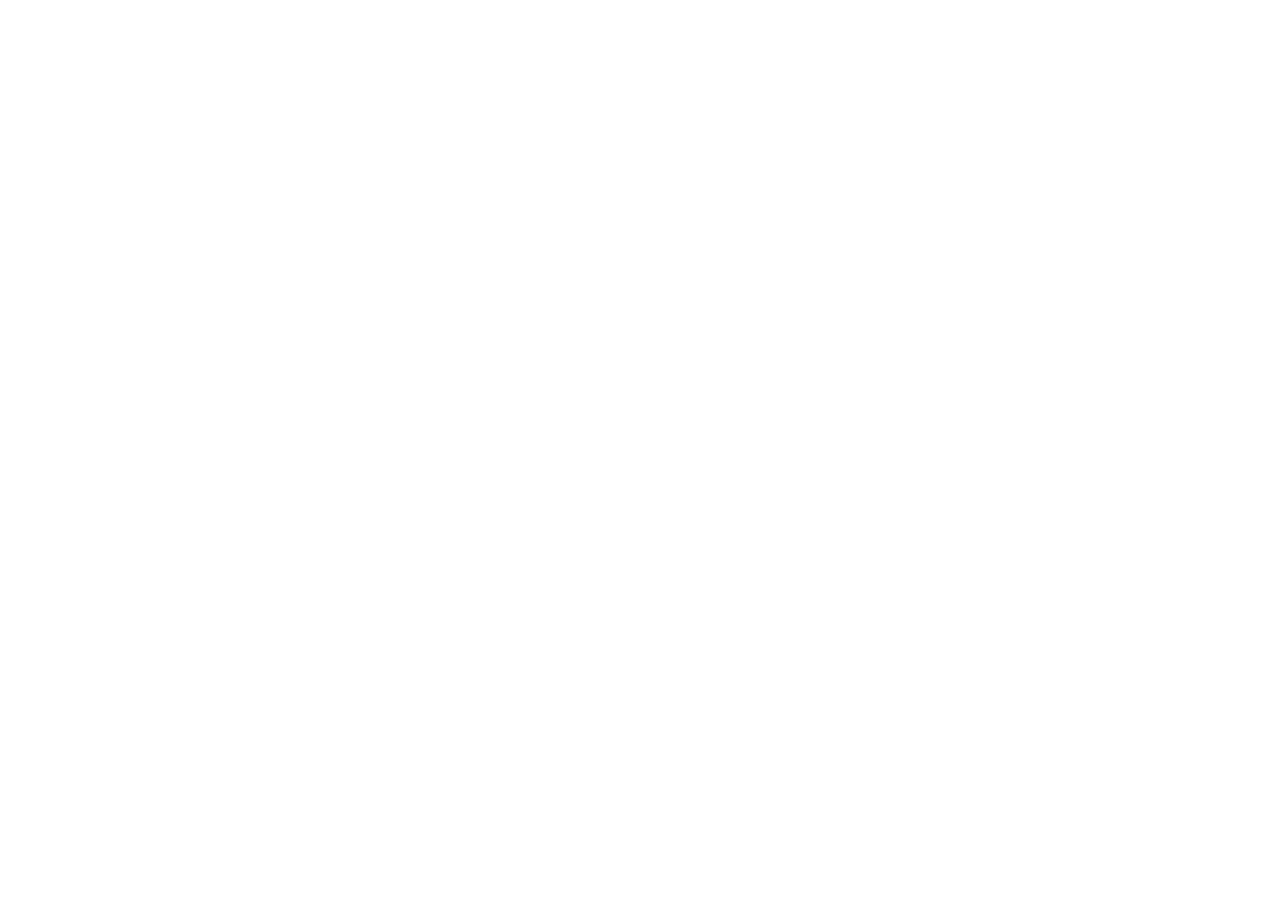
==== cv.html @ 550ab930 "test" ====
<!DOCTYPE html>
<html lang="en">
<head>
    <meta charset="UTF-8">
    <meta name="viewport" content="width=device-width, initial-scale=1.0">
    <title>CV</title>
    <link rel="stylesheet" href="cv.css">
</head>
<body>
    
</body>
</html>
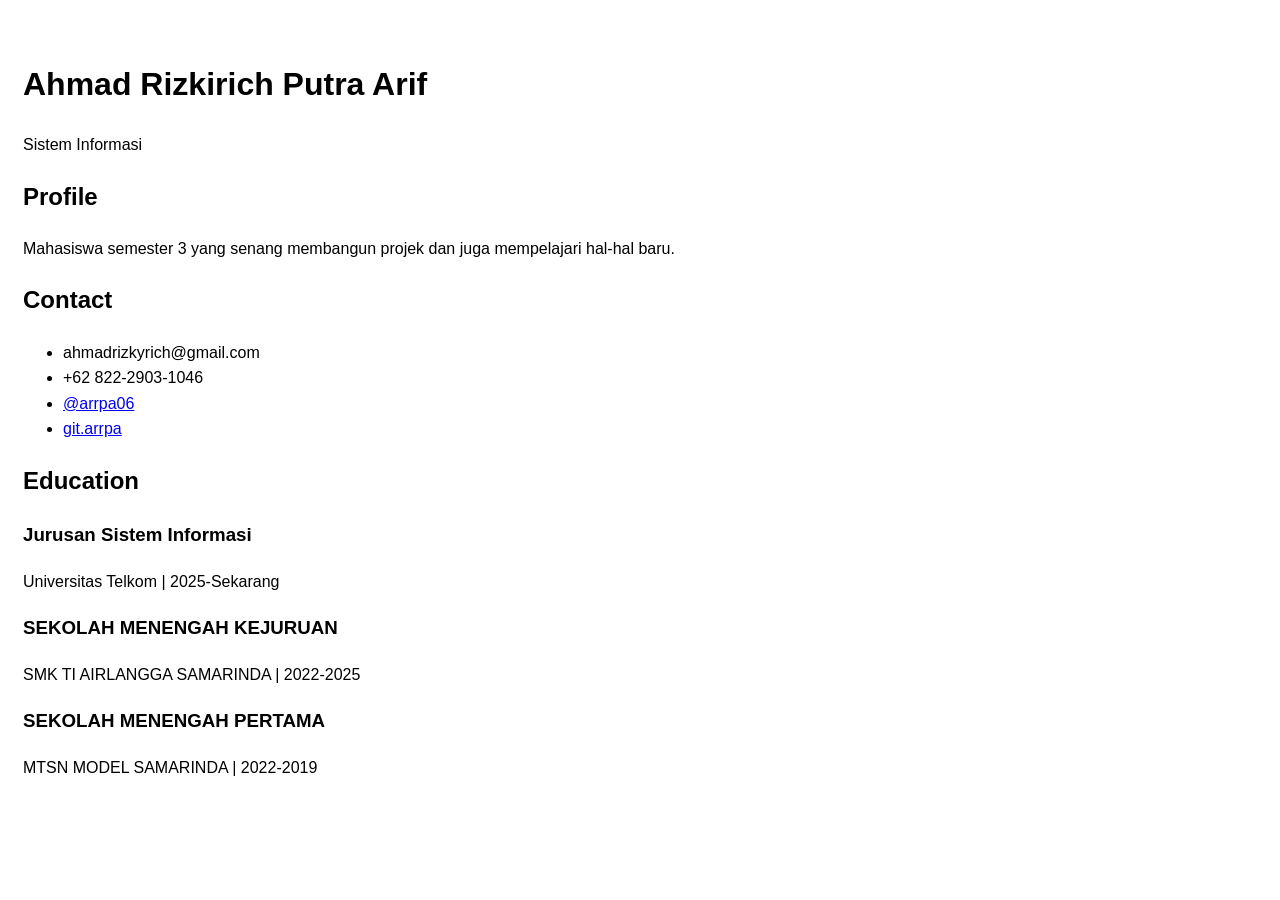
==== commit 6942c78d: "test2" ====
--- a/cv.html
+++ b/cv.html
@@ -7,6 +7,47 @@
     <link rel="stylesheet" href="cv.css">
 </head>
 <body>
+
+    <div class="Main">
+        <header class="header">
+            <h1>Ahmad Rizkirich Putra Arif</h1>
+            <p class="jurusan">Sistem Informasi</p>
+        </header>
+
+        <div class="body">
+            <section>
+                <h2>Profile</h2>
+                <p>
+                    Mahasiswa semester 3 yang senang membangun projek dan juga mempelajari hal-hal baru.
+                </p>
+            </section>
+            <section>
+                <h2>Contact</h2>
+                <ul>
+                    <li>ahmadrizkyrich@gmail.com</li>
+                    <li>+62 822-2903-1046</li>
+                    <li><a href="https://www.instagram.com/arrpa06/">@arrpa06</a></li>
+                    <li><a href="https://github.com/arrpa">git.arrpa</a></li>
+                </ul>
+            </section>
+
+            <section>
+                <h2>Education</h2>
+                <article class="entry">
+                    <h3>Jurusan Sistem Informasi</h3>
+                    <p>Universitas Telkom | 2025-Sekarang</p>
+                </article>
+                <article class="entry">
+                    <h3>SEKOLAH MENENGAH KEJURUAN</h3>
+                    <p>SMK TI AIRLANGGA SAMARINDA | 2022-2025</p>
+                </article>
+                <article class="entry">
+                    <h3>SEKOLAH MENENGAH PERTAMA</h3>
+                    <p>MTSN MODEL SAMARINDA | 2022-2019</p>
+                </article>
+            </section>
+        </div>
+    </div>
     
 </body>
 </html>
--- a/cv.css
+++ b/cv.css
@@ -0,0 +1,8 @@
+body {
+    font-family: Arial, Helvetica, sans-serif;
+    color: var(--text-color);
+    background-color: var(--page-bg);
+    line-height: 1.6;
+    padding: 30px 15px;
+
+}
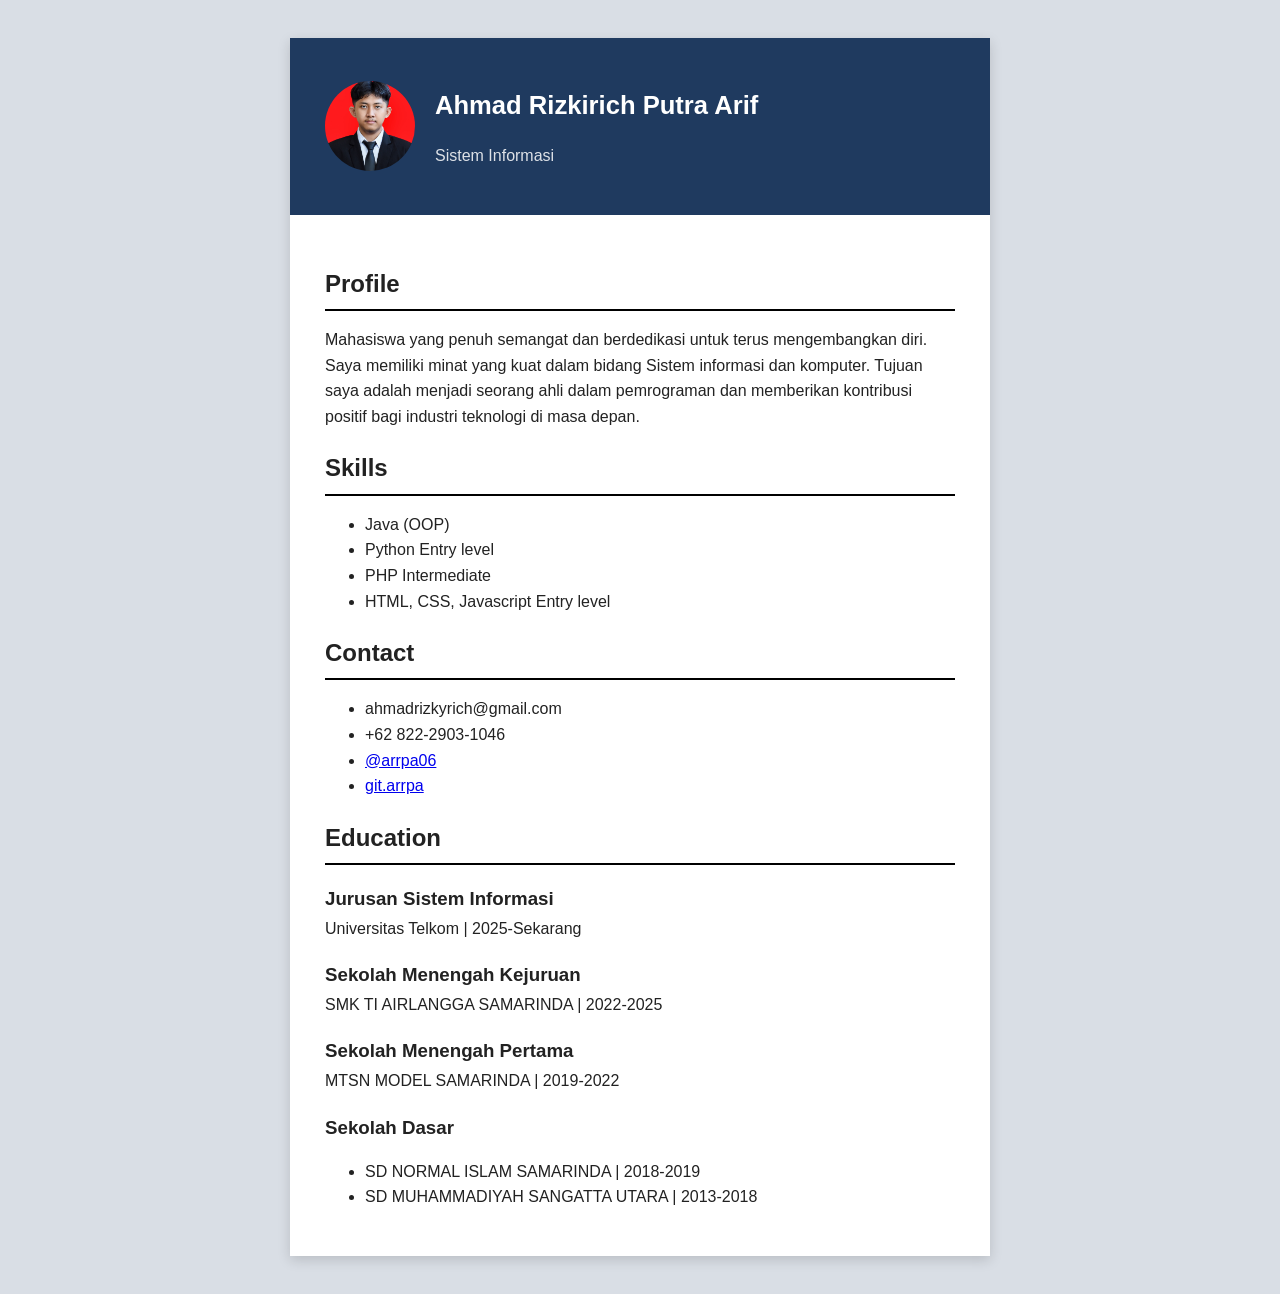
==== commit 7a053fb6: "last kayaknya" ====
--- a/cv.html
+++ b/cv.html
@@ -10,17 +10,31 @@
 
     <div class="Main">
         <header class="header">
-            <h1>Ahmad Rizkirich Putra Arif</h1>
-            <p class="jurusan">Sistem Informasi</p>
+            <img src="PAS_FOTO.jpg" alt="">
+            <div class="header-text">
+                <h1>Ahmad Rizkirich Putra Arif</h1>
+                <p class="jurusan">Sistem Informasi</p>
+            </div>
         </header>
 
         <div class="body">
             <section>
                 <h2>Profile</h2>
                 <p>
-                    Mahasiswa semester 3 yang senang membangun projek dan juga mempelajari hal-hal baru.
+                    Mahasiswa yang penuh semangat dan berdedikasi untuk terus mengembangkan diri. Saya memiliki minat yang kuat dalam bidang Sistem informasi dan komputer. Tujuan saya adalah menjadi seorang ahli dalam pemrograman dan memberikan kontribusi positif bagi industri teknologi di masa depan.
                 </p>
             </section>
+
+            <section>
+                <h2>Skills</h2>
+                <ul>
+                    <li>Java (OOP)</li>
+                    <li>Python Entry level</li>
+                    <li>PHP Intermediate</li>
+                    <li>HTML, CSS, Javascript Entry level</li>
+                </ul>
+            </section>
+
             <section>
                 <h2>Contact</h2>
                 <ul>
@@ -38,12 +52,19 @@
                     <p>Universitas Telkom | 2025-Sekarang</p>
                 </article>
                 <article class="entry">
-                    <h3>SEKOLAH MENENGAH KEJURUAN</h3>
+                    <h3>Sekolah Menengah Kejuruan</h3>
                     <p>SMK TI AIRLANGGA SAMARINDA | 2022-2025</p>
                 </article>
                 <article class="entry">
-                    <h3>SEKOLAH MENENGAH PERTAMA</h3>
-                    <p>MTSN MODEL SAMARINDA | 2022-2019</p>
+                    <h3>Sekolah Menengah Pertama</h3>
+                    <p>MTSN MODEL SAMARINDA | 2019-2022</p>
+                </article>
+                <article class="entry">
+                    <h3>Sekolah Dasar</h3>
+                    <ul>
+                        <li>SD NORMAL ISLAM SAMARINDA | 2018-2019</li>
+                        <li>SD MUHAMMADIYAH SANGATTA UTARA | 2013-2018</li>
+                    </ul>
                 </article>
             </section>
         </div>
--- a/cv.css
+++ b/cv.css
@@ -1,3 +1,9 @@
+:root {
+    --main-color: #1f3a5f;
+    --text-color: #222222;
+    --page-bg: #d9dee5
+}
+
 body {
     font-family: Arial, Helvetica, sans-serif;
     color: var(--text-color);
@@ -5,4 +11,54 @@
     line-height: 1.6;
     padding: 30px 15px;
 
+}
+
+.Main {
+    max-width: 700px;
+    margin: 0 auto;
+    background-color: white;
+    box-shadow: 0 4px 12px rgba(0, 0, 0, 0.15);
+}
+
+.header {
+    display: flex;
+    align-items: center;
+    gap: 20px;
+    background-color: var(--main-color);
+    color: white;
+    padding: 30px 35px;
+}
+
+.header img {
+    width: 90px;
+    height: 90px;
+    border-radius: 50%;
+    object-fit: cover;
+    flex-shrink: 0;
+}
+
+.header-text h1 {
+    font-size: 1.6rem;
+}
+
+.header-text .jurusan {
+    opacity: 0.85;
+}
+
+h2 {
+    border-bottom: 2px solid black;
+    padding-bottom: 6px;
+    margin-bottom: 12px;
+}
+
+.entry h3 {
+    margin-bottom: 2px;
+}
+
+.entry p {
+    margin-top: 0;
+}
+
+.body {
+    padding: 30px 35px;
 }
